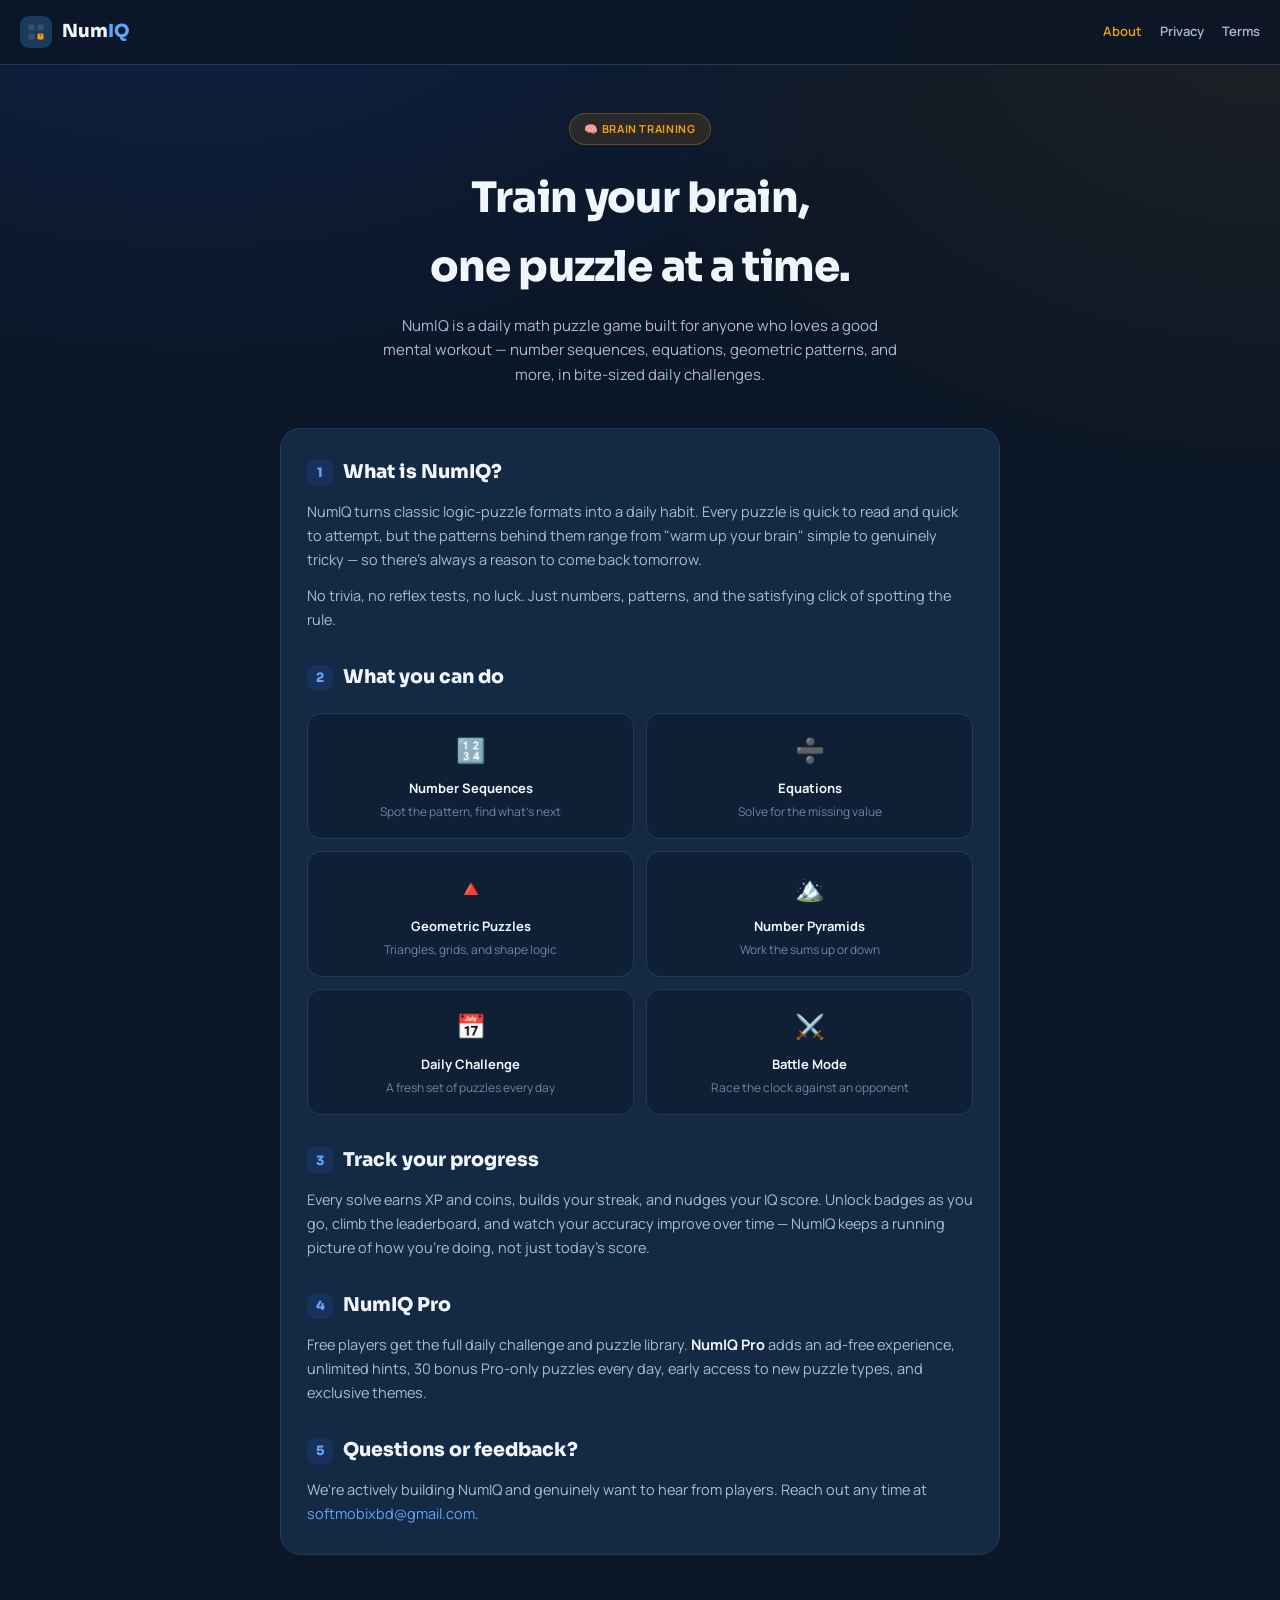
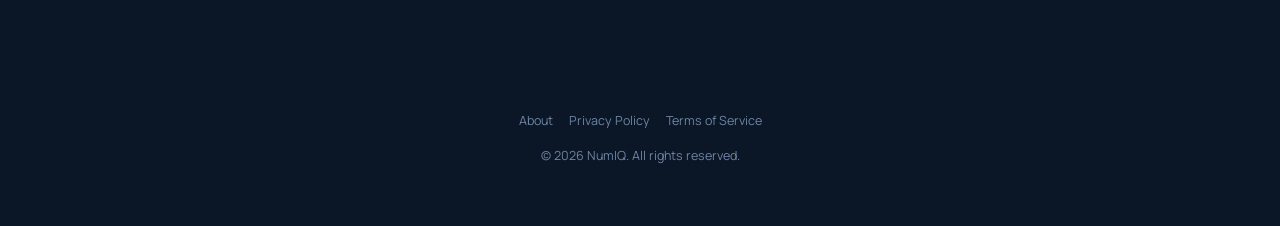
==== index.html @ 594dc375 "Rename about.html to index.html" ====
<!DOCTYPE html>
<html lang="en">
<head>
<meta charset="UTF-8">
<meta name="viewport" content="width=device-width, initial-scale=1">
<title>About NumIQ</title>
<meta name="description" content="NumIQ is a daily math puzzle game that trains your brain with number sequences, equations, geometric puzzles, and more.">
<link rel="stylesheet" href="numiq-legal.css">
</head>
<body>

<nav class="topnav">
  <div class="brand">
    <span class="brand-icon">
      <svg viewBox="0 0 80 80" xmlns="http://www.w3.org/2000/svg">
        <rect width="80" height="80" rx="18" fill="#1A3A5C"/>
        <rect x="10" y="10" width="24" height="24" rx="5" fill="#fff" fill-opacity="0.12"/>
        <rect x="46" y="10" width="24" height="24" rx="5" fill="#fff" fill-opacity="0.12"/>
        <rect x="10" y="46" width="24" height="24" rx="5" fill="#fff" fill-opacity="0.12"/>
        <rect x="46" y="46" width="24" height="24" rx="5" fill="#F59E0B"/>
        <text x="58" y="61" text-anchor="middle" font-family="Arial" font-size="16" font-weight="900" fill="#1A3A5C">?</text>
      </svg>
    </span>
    <span class="brand-word">Num<span class="accent">IQ</span></span>
  </div>
  <div class="nav-links">
    <a href="about.html" class="current">About</a>
    <a href="privacy-policy.html">Privacy</a>
    <a href="terms-of-service.html">Terms</a>
  </div>
</nav>

<div class="wrap">
  <div class="hero">
    <div class="hero-badge">🧠 Brain Training</div>
    <h1 class="page-title">Train your brain,<br>one puzzle at a time.</h1>
    <p class="subtitle">
      NumIQ is a daily math puzzle game built for anyone who loves a good
      mental workout — number sequences, equations, geometric patterns,
      and more, in bite-sized daily challenges.
    </p>
  </div>

  <div class="card">
    <section class="legal-section">
      <h2 class="section-title"><span class="num">1</span>What is NumIQ?</h2>
      <p>
        NumIQ turns classic logic-puzzle formats into a daily habit. Every
        puzzle is quick to read and quick to attempt, but the patterns
        behind them range from "warm up your brain" simple to genuinely
        tricky — so there's always a reason to come back tomorrow.
      </p>
      <p>
        No trivia, no reflex tests, no luck. Just numbers, patterns, and
        the satisfying click of spotting the rule.
      </p>
    </section>

    <section class="legal-section">
      <h2 class="section-title"><span class="num">2</span>What you can do</h2>
      <div class="feature-grid">
        <div class="feature-card">
          <div class="feature-icon">🔢</div>
          <div class="feature-label">Number Sequences</div>
          <div class="feature-sub">Spot the pattern, find what's next</div>
        </div>
        <div class="feature-card">
          <div class="feature-icon">➗</div>
          <div class="feature-label">Equations</div>
          <div class="feature-sub">Solve for the missing value</div>
        </div>
        <div class="feature-card">
          <div class="feature-icon">🔺</div>
          <div class="feature-label">Geometric Puzzles</div>
          <div class="feature-sub">Triangles, grids, and shape logic</div>
        </div>
        <div class="feature-card">
          <div class="feature-icon">🏔️</div>
          <div class="feature-label">Number Pyramids</div>
          <div class="feature-sub">Work the sums up or down</div>
        </div>
        <div class="feature-card">
          <div class="feature-icon">📅</div>
          <div class="feature-label">Daily Challenge</div>
          <div class="feature-sub">A fresh set of puzzles every day</div>
        </div>
        <div class="feature-card">
          <div class="feature-icon">⚔️</div>
          <div class="feature-label">Battle Mode</div>
          <div class="feature-sub">Race the clock against an opponent</div>
        </div>
      </div>
    </section>

    <section class="legal-section">
      <h2 class="section-title"><span class="num">3</span>Track your progress</h2>
      <p>
        Every solve earns XP and coins, builds your streak, and nudges
        your IQ score. Unlock badges as you go, climb the leaderboard, and
        watch your accuracy improve over time — NumIQ keeps a running
        picture of how you're doing, not just today's score.
      </p>
    </section>

    <section class="legal-section">
      <h2 class="section-title"><span class="num">4</span>NumIQ Pro</h2>
      <p>
        Free players get the full daily challenge and puzzle library.
        <strong>NumIQ Pro</strong> adds an ad-free experience, unlimited
        hints, 30 bonus Pro-only puzzles every day, early access to new
        puzzle types, and exclusive themes.
      </p>
    </section>

    <section class="legal-section">
      <h2 class="section-title"><span class="num">5</span>Questions or feedback?</h2>
      <p>
        We're actively building NumIQ and genuinely want to hear from
        players. Reach out any time at
        <a href="mailto:softmobixbd@gmail.com">softmobixbd@gmail.com</a>.
      </p>
    </section>
  </div>
</div>

<footer>
  <div class="footer-links">
    <a href="about.html">About</a>
    <a href="privacy-policy.html">Privacy Policy</a>
    <a href="terms-of-service.html">Terms of Service</a>
  </div>
  <div>&copy; <span id="year"></span> NumIQ. All rights reserved.</div>
</footer>

<script>document.getElementById('year').textContent = new Date().getFullYear();</script>
</body>
</html>
---- numiq-legal.css ----
/* NumIQ — shared stylesheet for About / Privacy Policy / Terms of Service.
   Brand palette from NumIQ_Logo.html: navy #1A3A5C, blue #2563EB, amber #F59E0B. */

@import url('https://fonts.googleapis.com/css2?family=Sora:wght@600;700;800;900&family=Manrope:wght@400;500;600;700&display=swap');

:root {
  --navy: #1A3A5C;
  --blue: #2563EB;
  --blue-light: #60A5FA;
  --amber: #F59E0B;
  --bg: #0B1626;
  --bg-elevated: #0F1F35;
  --card: #142943;
  --card-border: #223A5A;
  --text-1: #F1F6FC;
  --text-2: #A9BCD4;
  --text-3: #6E85A3;
  --success: #22C55E;
  --radius-lg: 20px;
  --radius-md: 14px;
  --radius-sm: 8px;
  --max-width: 760px;
}

* { box-sizing: border-box; }
html { scroll-behavior: smooth; }

body {
  margin: 0;
  background: var(--bg);
  background-image:
    radial-gradient(ellipse 800px 500px at 15% -10%, rgba(37, 99, 235, 0.16), transparent),
    radial-gradient(ellipse 700px 500px at 100% 0%, rgba(245, 158, 11, 0.08), transparent);
  background-attachment: fixed;
  color: var(--text-1);
  font-family: 'Manrope', -apple-system, 'Helvetica Neue', Arial, sans-serif;
  line-height: 1.65;
  -webkit-font-smoothing: antialiased;
}

h1, h2, h3, .brand-word {
  font-family: 'Sora', 'Manrope', sans-serif;
}

a { color: var(--blue-light); text-decoration: none; }
a:hover { text-decoration: underline; }

/* ── Top nav ─────────────────────────────────────────────────────────── */
.topnav {
  position: sticky;
  top: 0;
  z-index: 10;
  display: flex;
  align-items: center;
  justify-content: space-between;
  padding: 16px 20px;
  background: rgba(11, 22, 38, 0.85);
  backdrop-filter: blur(10px);
  border-bottom: 1px solid var(--card-border);
}

.brand {
  display: flex;
  align-items: center;
  gap: 10px;
  font-family: 'Sora', sans-serif;
  font-weight: 800;
  font-size: 18px;
  color: var(--text-1);
}

.brand-icon {
  width: 32px;
  height: 32px;
  border-radius: 9px;
  background: var(--navy);
  display: grid;
  place-items: center;
  flex-shrink: 0;
}
.brand-icon svg { width: 20px; height: 20px; }

.brand-word .accent { color: var(--blue-light); }

.nav-links {
  display: flex;
  gap: 18px;
  font-size: 13px;
  font-weight: 600;
  color: var(--text-2);
}
.nav-links a { color: var(--text-2); }
.nav-links a.current { color: var(--amber); }

/* ── Layout ──────────────────────────────────────────────────────────── */
.wrap {
  max-width: var(--max-width);
  margin: 0 auto;
  padding: 48px 20px 100px;
}

.hero {
  text-align: center;
  margin-bottom: 40px;
}

.hero-badge {
  display: inline-flex;
  align-items: center;
  gap: 6px;
  padding: 6px 14px;
  border-radius: 999px;
  background: rgba(245, 158, 11, 0.12);
  border: 1px solid rgba(245, 158, 11, 0.3);
  color: var(--amber);
  font-size: 11px;
  font-weight: 700;
  letter-spacing: .06em;
  text-transform: uppercase;
  margin-bottom: 18px;
}

h1.page-title {
  font-size: clamp(28px, 6vw, 42px);
  font-weight: 900;
  letter-spacing: -0.02em;
  margin: 0 0 12px;
  color: var(--text-1);
}

.subtitle {
  color: var(--text-2);
  font-size: 15px;
  max-width: 520px;
  margin: 0 auto;
}

.meta-line {
  color: var(--text-3);
  font-size: 12.5px;
  margin-top: 14px;
}

/* ── Cards / sections ────────────────────────────────────────────────── */
.card {
  background: var(--card);
  border: 1px solid var(--card-border);
  border-radius: var(--radius-lg);
  padding: 28px 26px;
  margin-bottom: 16px;
}

section.legal-section {
  margin-bottom: 30px;
}
section.legal-section:last-child { margin-bottom: 0; }

h2.section-title {
  font-size: 19px;
  font-weight: 800;
  color: var(--text-1);
  margin: 0 0 12px;
  display: flex;
  align-items: center;
  gap: 10px;
}

h2.section-title .num {
  display: inline-grid;
  place-items: center;
  width: 26px;
  height: 26px;
  border-radius: 8px;
  background: rgba(37, 99, 235, 0.15);
  color: var(--blue-light);
  font-size: 13px;
  font-weight: 800;
  flex-shrink: 0;
}

p { color: var(--text-2); margin: 0 0 12px; font-size: 14.5px; }
p:last-child { margin-bottom: 0; }

ul, ol { color: var(--text-2); font-size: 14.5px; padding-left: 20px; margin: 0 0 12px; }
li { margin-bottom: 6px; }
li:last-child { margin-bottom: 0; }

strong { color: var(--text-1); font-weight: 700; }

.callout {
  background: rgba(37, 99, 235, 0.08);
  border: 1px solid rgba(37, 99, 235, 0.25);
  border-radius: var(--radius-md);
  padding: 14px 16px;
  font-size: 13.5px;
  color: var(--text-2);
  margin: 14px 0;
}
.callout.amber {
  background: rgba(245, 158, 11, 0.08);
  border-color: rgba(245, 158, 11, 0.3);
}
.callout strong { color: var(--text-1); }

/* ── Feature grid (About page) ──────────────────────────────────────── */
.feature-grid {
  display: grid;
  grid-template-columns: repeat(2, 1fr);
  gap: 12px;
  margin: 20px 0;
}
@media (max-width: 480px) {
  .feature-grid { grid-template-columns: 1fr; }
}
.feature-card {
  background: var(--bg-elevated);
  border: 1px solid var(--card-border);
  border-radius: var(--radius-md);
  padding: 16px;
  text-align: center;
}
.feature-icon { font-size: 24px; margin-bottom: 8px; }
.feature-label { font-size: 13px; font-weight: 700; color: var(--text-1); margin-bottom: 3px; }
.feature-sub { font-size: 12px; color: var(--text-3); }

/* ── Table of contents ───────────────────────────────────────────────── */
.toc {
  background: var(--bg-elevated);
  border: 1px solid var(--card-border);
  border-radius: var(--radius-md);
  padding: 16px 18px;
  margin-bottom: 24px;
}
.toc-title {
  font-size: 11px;
  font-weight: 700;
  letter-spacing: .08em;
  text-transform: uppercase;
  color: var(--text-3);
  margin-bottom: 10px;
}
.toc ol {
  columns: 2;
  padding-left: 18px;
  font-size: 13px;
}
@media (max-width: 480px) { .toc ol { columns: 1; } }
.toc a { color: var(--text-2); }
.toc a:hover { color: var(--blue-light); }

/* ── Footer ──────────────────────────────────────────────────────────── */
footer {
  text-align: center;
  padding: 40px 20px 60px;
  color: var(--text-3);
  font-size: 12.5px;
}
footer a { color: var(--text-3); }
footer .footer-links {
  display: flex;
  gap: 16px;
  justify-content: center;
  margin-bottom: 14px;
  flex-wrap: wrap;
}

/* ── Back to top ─────────────────────────────────────────────────────── */
.back-top {
  display: inline-flex;
  align-items: center;
  gap: 6px;
  margin-top: 30px;
  color: var(--text-3);
  font-size: 12.5px;
  font-weight: 600;
}
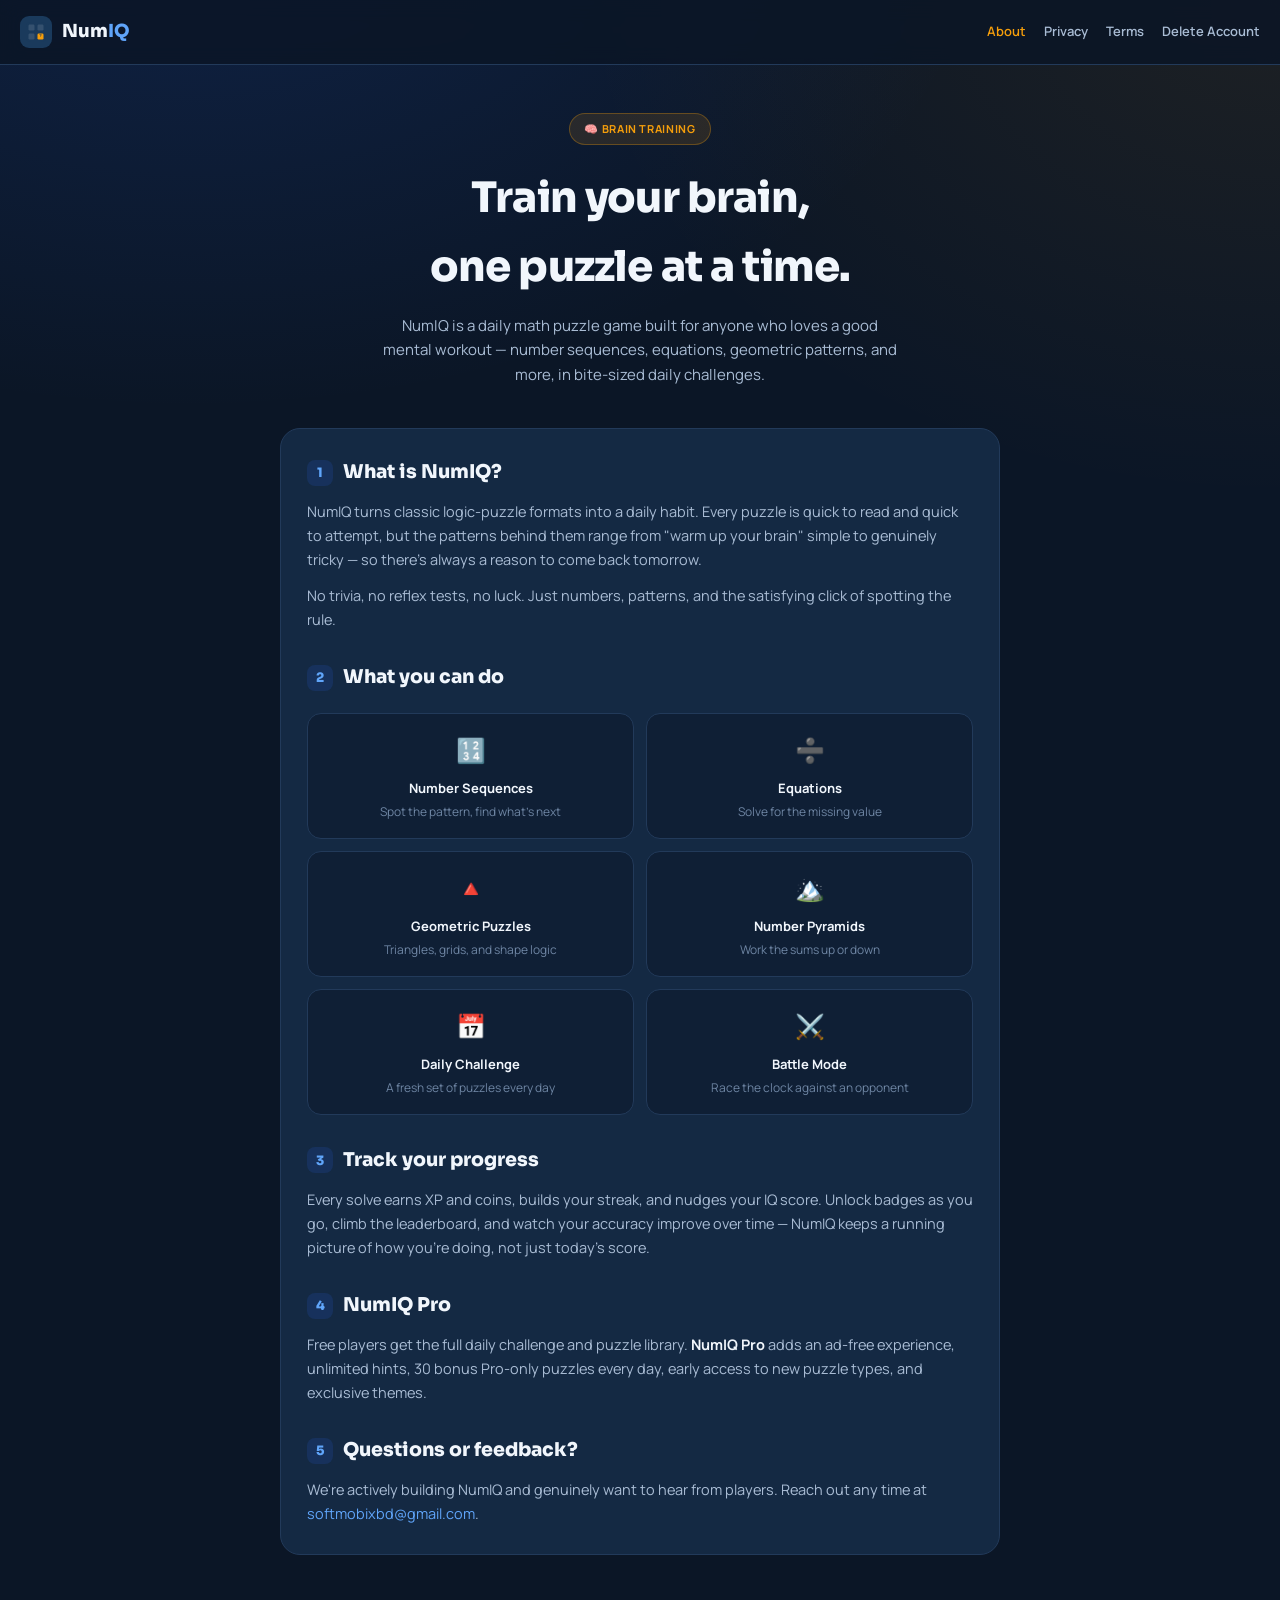
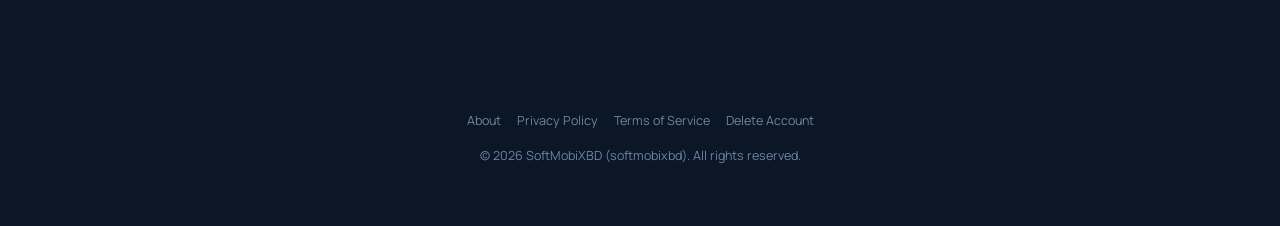
==== commit 57687516: "Add account deletion page; sync policies with backend copies Play Console requires a publicly reacha" ====
--- a/index.html
+++ b/index.html
@@ -24,9 +24,10 @@
     <span class="brand-word">Num<span class="accent">IQ</span></span>
   </div>
   <div class="nav-links">
-    <a href="about.html" class="current">About</a>
+    <a href="index.html" class="current">About</a>
     <a href="privacy-policy.html">Privacy</a>
     <a href="terms-of-service.html">Terms</a>
+    <a href="account-deletion.html">Delete Account</a>
   </div>
 </nav>
 
@@ -125,11 +126,12 @@
 
 <footer>
   <div class="footer-links">
-    <a href="about.html">About</a>
+    <a href="index.html" class="current">About</a>
     <a href="privacy-policy.html">Privacy Policy</a>
     <a href="terms-of-service.html">Terms of Service</a>
+    <a href="account-deletion.html">Delete Account</a>
   </div>
-  <div>&copy; <span id="year"></span> NumIQ. All rights reserved.</div>
+  <div>&copy; <span id="year"></span> SoftMobiXBD (softmobixbd). All rights reserved.</div>
 </footer>
 
 <script>document.getElementById('year').textContent = new Date().getFullYear();</script>
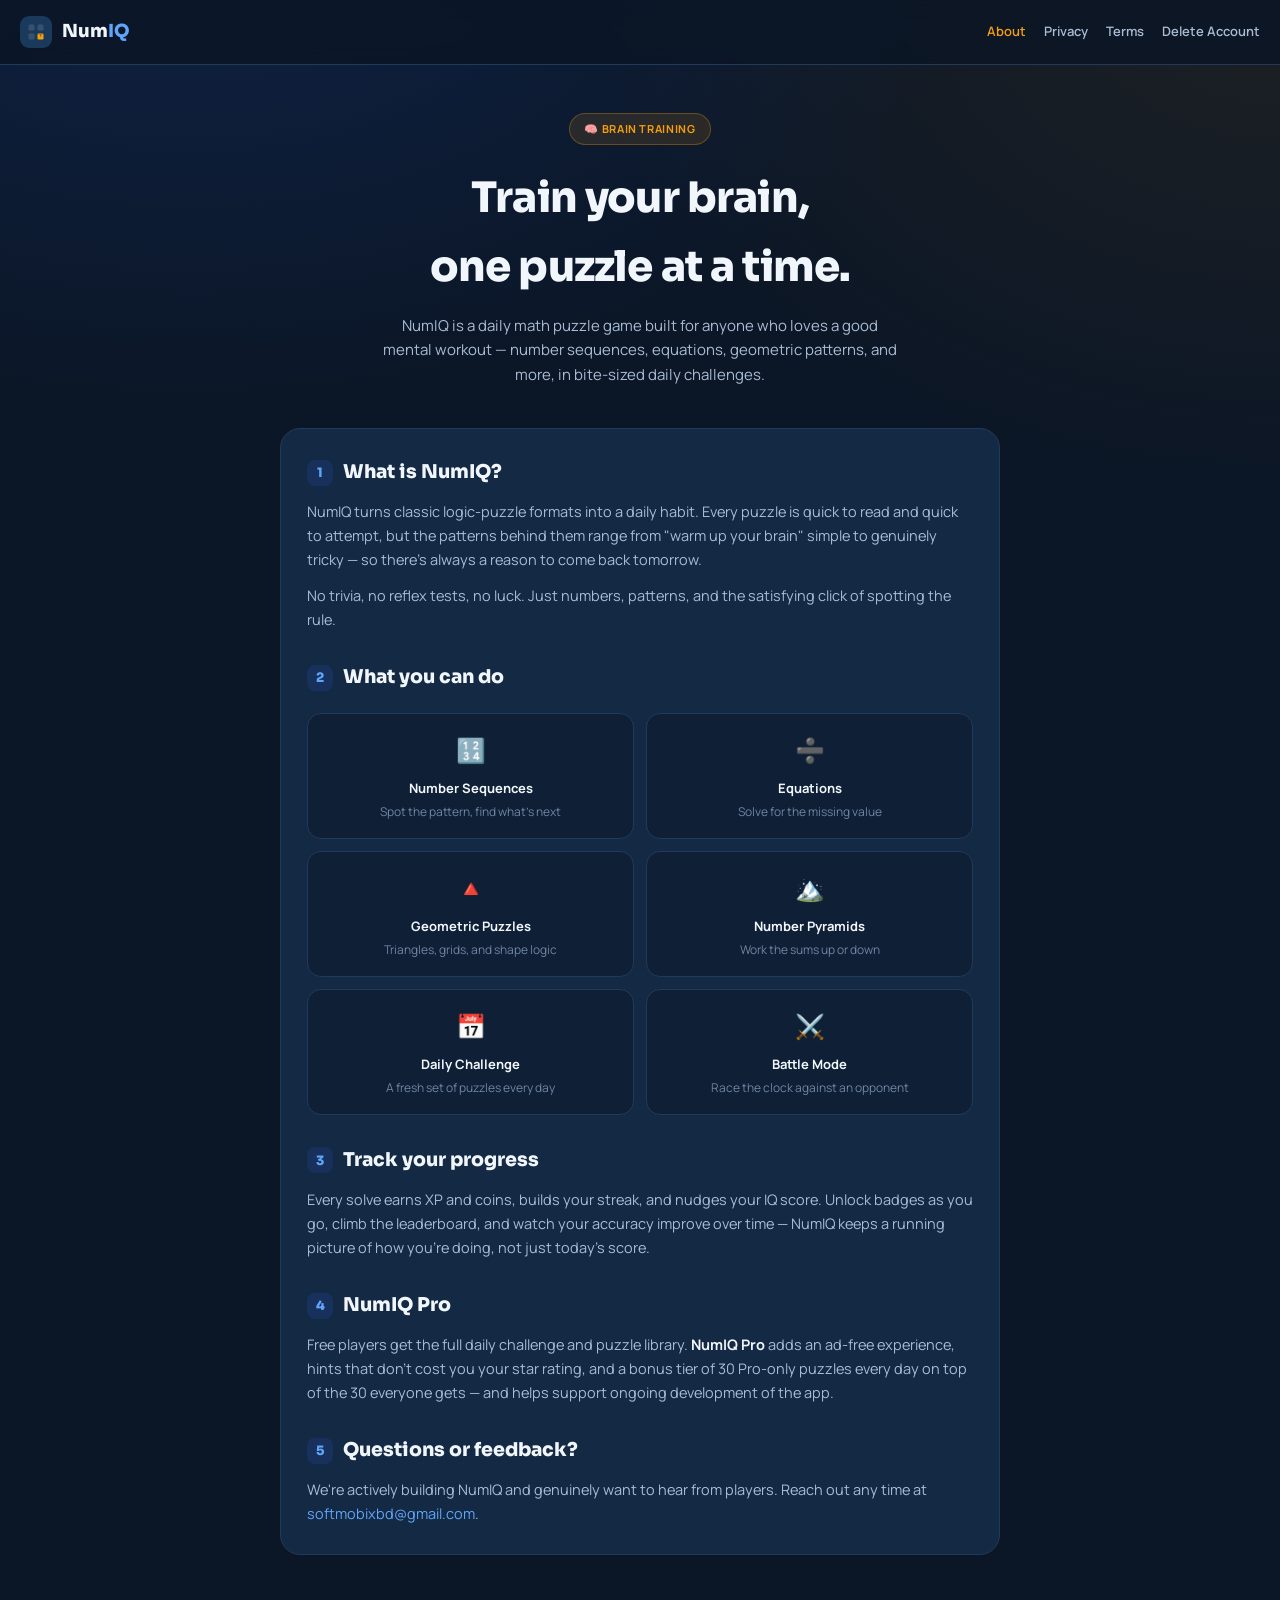
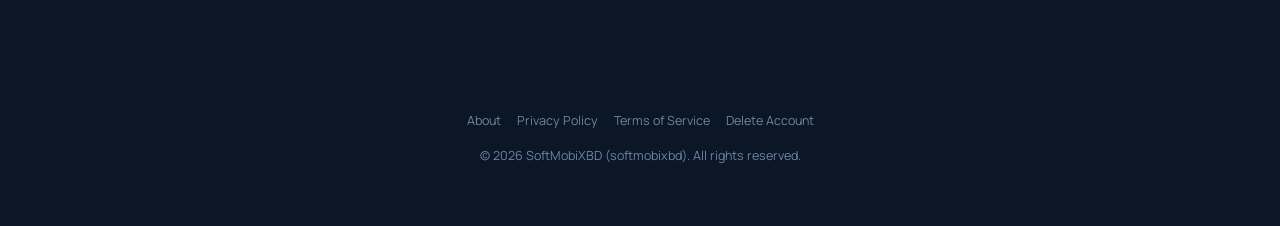
==== commit 5b8b957d: "Correct NumIQ Pro copy on index.html; drop duplicate about.html about.html was a stale duplicate of " ====
--- a/index.html
+++ b/index.html
@@ -107,9 +107,10 @@
       <h2 class="section-title"><span class="num">4</span>NumIQ Pro</h2>
       <p>
         Free players get the full daily challenge and puzzle library.
-        <strong>NumIQ Pro</strong> adds an ad-free experience, unlimited
-        hints, 30 bonus Pro-only puzzles every day, early access to new
-        puzzle types, and exclusive themes.
+        <strong>NumIQ Pro</strong> adds an ad-free experience, hints that
+        don't cost you your star rating, and a bonus tier of 30 Pro-only
+        puzzles every day on top of the 30 everyone gets — and helps
+        support ongoing development of the app.
       </p>
     </section>
 
@@ -126,7 +127,7 @@
 
 <footer>
   <div class="footer-links">
-    <a href="index.html" class="current">About</a>
+    <a href="index.html">About</a>
     <a href="privacy-policy.html">Privacy Policy</a>
     <a href="terms-of-service.html">Terms of Service</a>
     <a href="account-deletion.html">Delete Account</a>
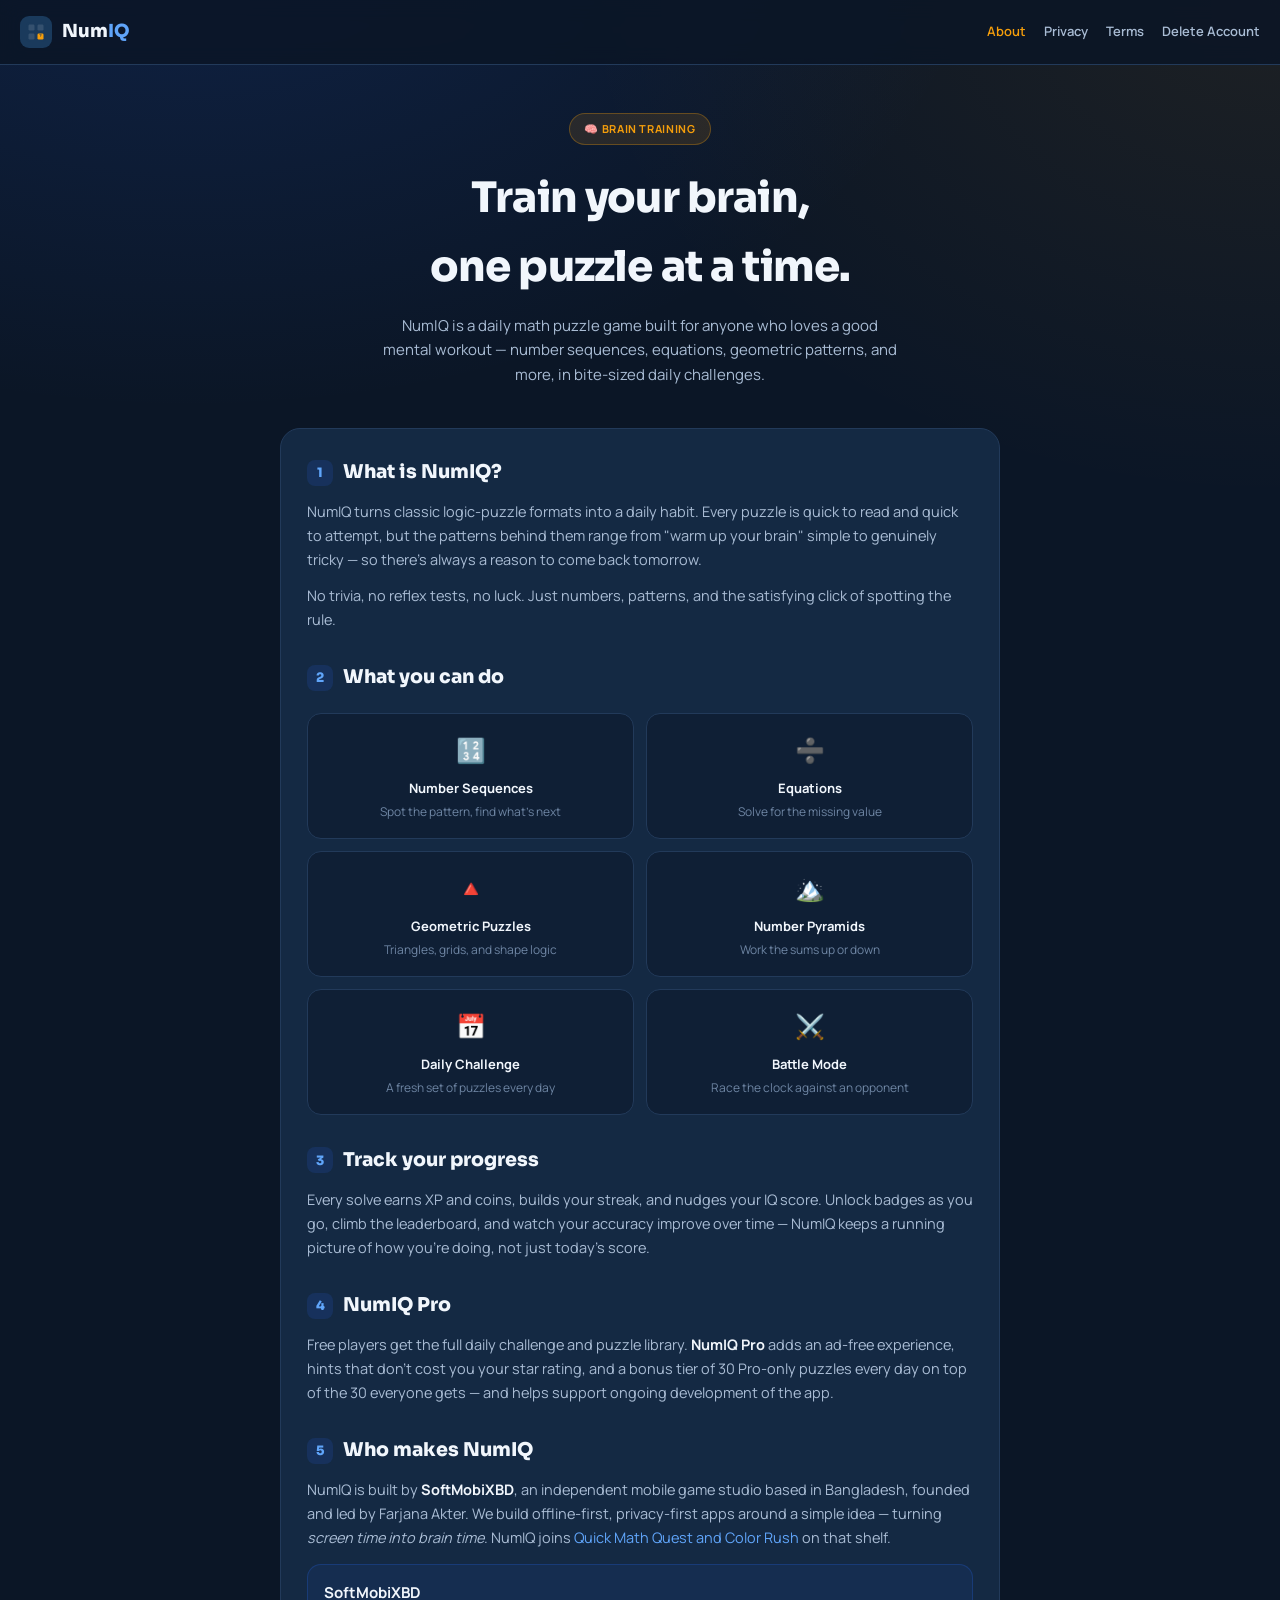
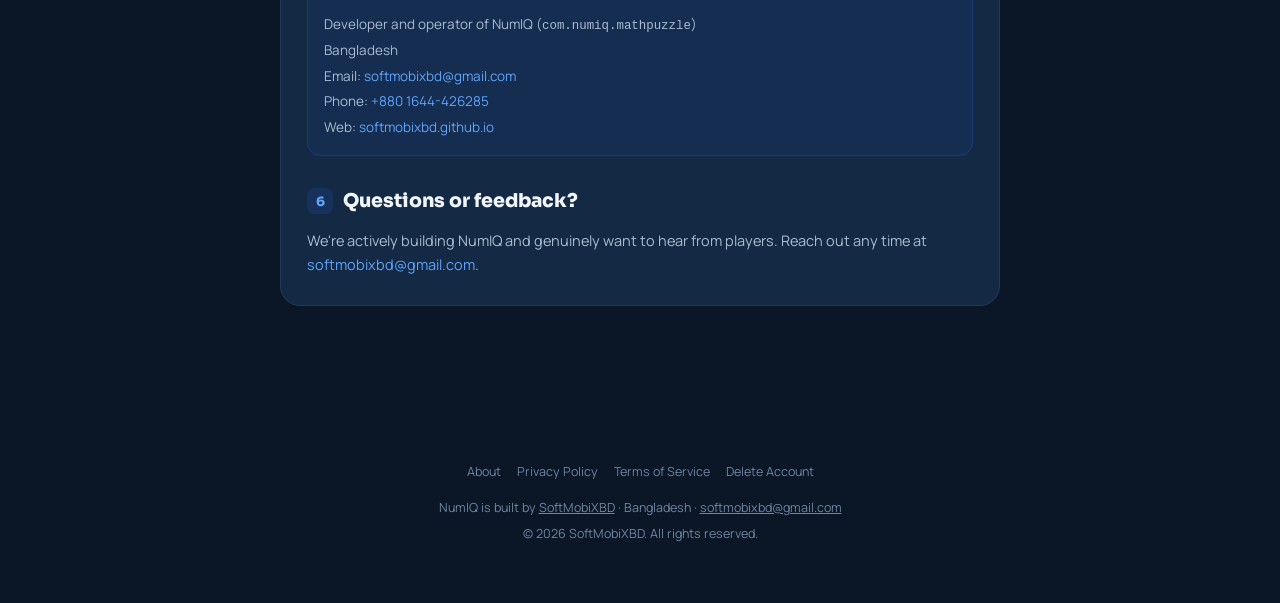
==== commit d956d908: "Add SoftMobiXBD company details to all pages Sourced from the company site (softmobixbd.github.io) s" ====
--- a/index.html
+++ b/index.html
@@ -115,7 +115,27 @@
     </section>
 
     <section class="legal-section">
-      <h2 class="section-title"><span class="num">5</span>Questions or feedback?</h2>
+      <h2 class="section-title"><span class="num">5</span>Who makes NumIQ</h2>
+      <p>
+        NumIQ is built by <strong>SoftMobiXBD</strong>, an independent mobile
+        game studio based in Bangladesh, founded and led by Farjana Akter.
+        We build offline-first, privacy-first apps around a simple idea —
+        turning <em>screen time into brain time</em>. NumIQ joins
+        <a href="https://play.google.com/store/apps/dev?id=7053712719790962072">Quick
+        Math Quest and Color Rush</a> on that shelf.
+      </p>
+      <div class="callout company-block">
+        <strong class="company-name">SoftMobiXBD</strong>
+        Developer and operator of NumIQ (<code>com.numiq.mathpuzzle</code>)<br>
+        Bangladesh<br>
+        Email: <a href="mailto:softmobixbd@gmail.com">softmobixbd@gmail.com</a><br>
+        Phone: <a href="tel:+8801644426285">+880 1644-426285</a><br>
+        Web: <a href="https://softmobixbd.github.io/">softmobixbd.github.io</a>
+      </div>
+    </section>
+
+    <section class="legal-section">
+      <h2 class="section-title"><span class="num">6</span>Questions or feedback?</h2>
       <p>
         We're actively building NumIQ and genuinely want to hear from
         players. Reach out any time at
@@ -132,7 +152,11 @@
     <a href="terms-of-service.html">Terms of Service</a>
     <a href="account-deletion.html">Delete Account</a>
   </div>
-  <div>&copy; <span id="year"></span> SoftMobiXBD (softmobixbd). All rights reserved.</div>
+  <div class="footer-company">
+    NumIQ is built by <a href="https://softmobixbd.github.io/">SoftMobiXBD</a> &middot; Bangladesh &middot;
+    <a href="mailto:softmobixbd@gmail.com">softmobixbd@gmail.com</a>
+  </div>
+  <div>&copy; <span id="year"></span> SoftMobiXBD. All rights reserved.</div>
 </footer>
 
 <script>document.getElementById('year').textContent = new Date().getFullYear();</script>
--- a/numiq-legal.css
+++ b/numiq-legal.css
@@ -263,6 +263,24 @@
   margin-bottom: 14px;
   flex-wrap: wrap;
 }
+footer .footer-company {
+  margin-bottom: 6px;
+  line-height: 1.7;
+}
+footer .footer-company a { text-decoration: underline; }
+
+/* ── Company / contact details block ─────────────────────────────────── */
+.callout code,
+.meta-line code {
+  font-family: ui-monospace, SFMono-Regular, Menlo, monospace;
+  font-size: 0.92em;
+}
+.company-block { line-height: 1.9; }
+.company-block .company-name {
+  display: block;
+  font-size: 15px;
+  margin-bottom: 4px;
+}
 
 /* ── Back to top ─────────────────────────────────────────────────────── */
 .back-top {
